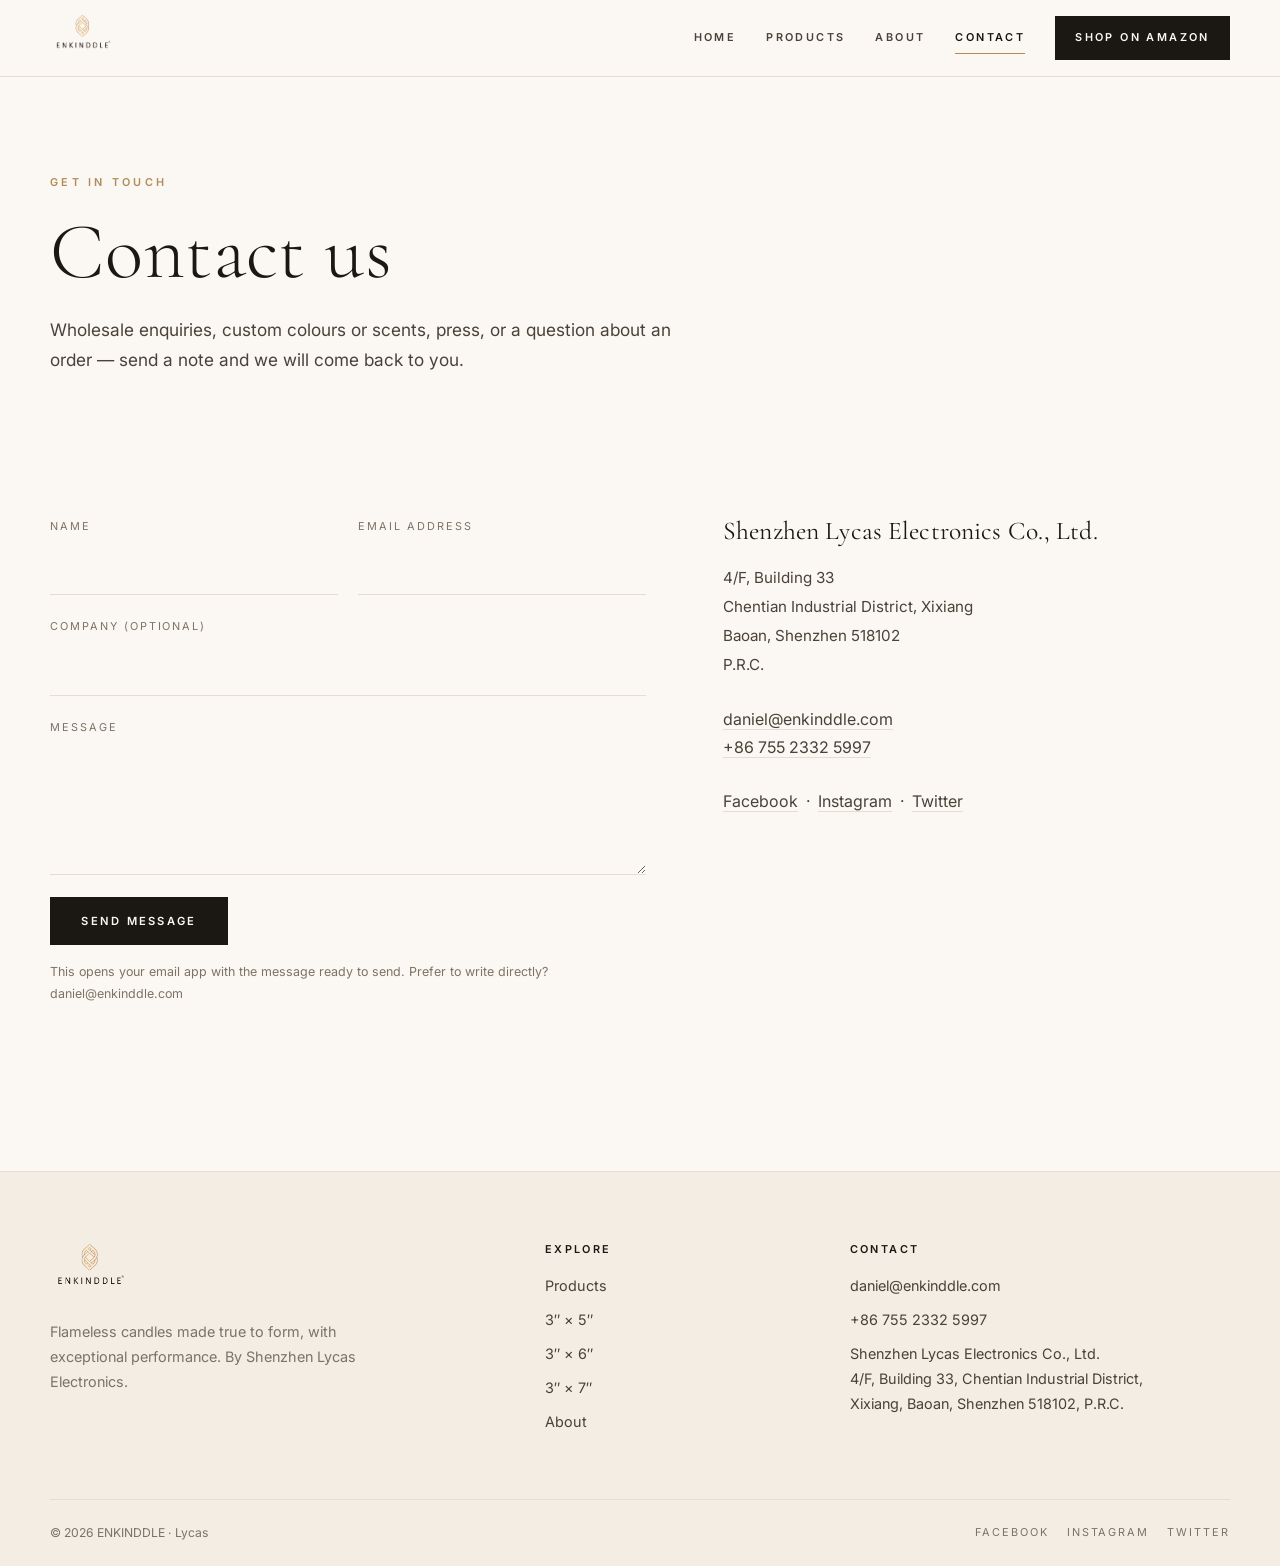
==== contact/index.html @ 39f465e2 "ENKINDDLE static site: three live Amazon sizes, 600-hour timer copy" ====
<!DOCTYPE html>
<html lang="en">
<head>
<meta charset="utf-8">
<meta name="viewport" content="width=device-width, initial-scale=1">
<title>Contact Us — ENKINDDLE</title>
<meta name="description" content="Contact ENKINDDLE (Shenzhen Lycas Electronics) for wholesale, custom colours and scents, or product questions. Email daniel@enkinddle.com or call +86 755 2332 5997.">
<link rel="canonical" href="https://enkinddle.com/contact/">
<meta property="og:type" content="website">
<meta property="og:title" content="Contact ENKINDDLE">
<meta property="og:description" content="Wholesale, custom orders and product questions — talk to the team in Shenzhen.">
<meta property="og:image" content="https://enkinddle.com/assets/img/hero-lantern.jpg">
<meta property="og:url" content="https://enkinddle.com/contact/">
<meta name="theme-color" content="#fbf8f3">
<link rel="icon" href="/assets/img/enkinddle-logo.png">
<link rel="preconnect" href="https://fonts.googleapis.com">
<link rel="preconnect" href="https://fonts.gstatic.com" crossorigin>
<link href="https://fonts.googleapis.com/css2?family=Cormorant+Garamond:wght@300;400;500&family=Inter:wght@300;400;500;600&display=swap" rel="stylesheet">
<link rel="stylesheet" href="/assets/css/style.css">
</head>
<body>
<header class="site-header">
  <div class="wrap header-inner">
    <a class="brand" href="/" aria-label="ENKINDDLE home">
      <img src="/assets/img/enkinddle-logo.png" alt="ENKINDDLE" width="67" height="46">
    </a>
    <button class="nav-toggle" type="button" aria-expanded="false" aria-controls="site-nav" aria-label="Open menu">
      <span></span><span></span><span></span>
    </button>
    <nav id="site-nav" class="site-nav" aria-label="Main">
      <a href="/">Home</a>
      <a href="/products/">Products</a>
      <a href="/lycas/">About</a>
      <a href="/contact/" aria-current="page">Contact</a>
      <a class="nav-cta" href="https://www.amazon.com/dp/B0DKXBDCCX" target="_blank" rel="noopener">Shop on Amazon</a>
    </nav>
  </div>
</header>

<main>
  <section class="page-hero">
    <div class="wrap">
      <span class="eyebrow">Get in touch</span>
      <h1>Contact us</h1>
      <p class="lede">Wholesale enquiries, custom colours or scents, press, or a question about an order — send a note and we will come back to you.</p>
    </div>
  </section>

  <section class="section--tight">
    <div class="wrap contact-grid">
      <div>
        <form id="contact-form" class="contact-form" method="post" action="mailto:daniel@enkinddle.com" enctype="text/plain">
          <div class="form-row">
            <div class="field">
              <label for="name">Name</label>
              <input id="name" name="name" type="text" autocomplete="name" required>
            </div>
            <div class="field">
              <label for="email">Email address</label>
              <input id="email" name="email" type="email" autocomplete="email" required>
            </div>
          </div>
          <div class="field">
            <label for="company">Company (optional)</label>
            <input id="company" name="company" type="text" autocomplete="organization">
          </div>
          <div class="field">
            <label for="message">Message</label>
            <textarea id="message" name="message" required></textarea>
          </div>
          <button class="btn" type="submit">Send message</button>
          <p class="buy-note" id="form-note">This opens your email app with the message ready to send. Prefer to write directly? <a href="mailto:daniel@enkinddle.com">daniel@enkinddle.com</a></p>
        </form>
      </div>
      <div class="contact-info">
        <h3>Shenzhen Lycas Electronics Co., Ltd.</h3>
        <address>
          4/F, Building 33<br>
          Chentian Industrial District, Xixiang<br>
          Baoan, Shenzhen 518102<br>
          P.R.C.
        </address>
        <p>
          <a href="mailto:daniel@enkinddle.com">daniel@enkinddle.com</a><br>
          <a href="tel:+8675523325997">+86 755 2332 5997</a>
        </p>
        <p style="margin-top:1.6rem">
          <a href="https://www.facebook.com/Enkinddle/" target="_blank" rel="noopener">Facebook</a> &nbsp;&middot;&nbsp;
          <a href="https://www.instagram.com/enkinddlecandles/" target="_blank" rel="noopener">Instagram</a> &nbsp;&middot;&nbsp;
          <a href="https://twitter.com/EnkinddleCandle" target="_blank" rel="noopener">Twitter</a>
        </p>
      </div>
    </div>
  </section>
</main>

<footer class="site-footer">
  <div class="wrap footer-grid">
    <div>
      <img src="/assets/img/enkinddle-logo.png" alt="ENKINDDLE" width="82" height="56" loading="lazy">
      <p>Flameless candles made true to form, with exceptional performance. By Shenzhen Lycas Electronics.</p>
    </div>
    <div>
      <h4>Explore</h4>
      <ul>
        <li><a href="/products/">Products</a></li>
        <li><a href="/products/3x5/">3&Prime; &times; 5&Prime;</a></li>
        <li><a href="/products/3x6/">3&Prime; &times; 6&Prime;</a></li>
        <li><a href="/products/enkinddle-flameless-candles-ivory-real-wax-led-candles-with-remote-1-pack-3x7/">3&Prime; &times; 7&Prime;</a></li>
        <li><a href="/lycas/">About</a></li>
      </ul>
    </div>
    <div>
      <h4>Contact</h4>
      <ul>
        <li><a href="mailto:daniel@enkinddle.com">daniel@enkinddle.com</a></li>
        <li><a href="tel:+8675523325997">+86 755 2332 5997</a></li>
        <li>Shenzhen Lycas Electronics Co., Ltd.<br>4/F, Building 33, Chentian Industrial District,<br>Xixiang, Baoan, Shenzhen 518102, P.R.C.</li>
      </ul>
    </div>
  </div>
  <div class="wrap footer-bottom">
    <span>&copy; 2026 ENKINDDLE &middot; Lycas</span>
    <div class="social">
      <a href="https://www.facebook.com/Enkinddle/" target="_blank" rel="noopener">Facebook</a>
      <a href="https://www.instagram.com/enkinddlecandles/" target="_blank" rel="noopener">Instagram</a>
      <a href="https://twitter.com/EnkinddleCandle" target="_blank" rel="noopener">Twitter</a>
    </div>
  </div>
</footer>
<script src="/assets/js/site.js" defer></script>
</body>
</html>
---- assets/css/style.css ----
:root {
  --bg: #fbf8f3;
  --bg-2: #f3ede4;
  --ink: #1b1712;
  --ink-soft: #4a4238;
  --muted: #7d7265;
  --gold: #b08d57;
  --gold-deep: #96743f;
  --line: #e6ddd0;
  --serif: "Cormorant Garamond", "Times New Roman", serif;
  --sans: "Inter", -apple-system, BlinkMacSystemFont, "Segoe UI", sans-serif;
  --header-h: 76px;
}

* { box-sizing: border-box; }

html {
  scroll-behavior: smooth;
  scroll-padding-top: calc(var(--header-h) + 16px);
  -webkit-text-size-adjust: 100%;
}

body {
  margin: 0;
  background: var(--bg);
  color: var(--ink-soft);
  font-family: var(--sans);
  font-size: 16px;
  line-height: 1.75;
  font-weight: 400;
  -webkit-font-smoothing: antialiased;
}

img { display: block; max-width: 100%; height: auto; }

a { color: inherit; text-decoration: none; }

h1, h2, h3, h4 {
  font-family: var(--serif);
  color: var(--ink);
  font-weight: 400;
  line-height: 1.08;
  margin: 0;
  letter-spacing: 0.005em;
}

h1 { font-size: clamp(2.7rem, 6.2vw, 5.4rem); font-weight: 300; }
h2 { font-size: clamp(2rem, 3.8vw, 3.3rem); font-weight: 300; }
h3 { font-size: clamp(1.4rem, 2vw, 1.75rem); }

p { margin: 0 0 1em; }

.wrap { width: min(1180px, 100% - 48px); margin-inline: auto; }
.wrap-narrow { width: min(760px, 100% - 48px); margin-inline: auto; }

.eyebrow {
  display: block;
  font-family: var(--sans);
  font-size: 0.68rem;
  font-weight: 600;
  letter-spacing: 0.3em;
  text-transform: uppercase;
  color: var(--gold);
  margin-bottom: 1.1rem;
}

.eyebrow--light { color: #d8b981; }

.lede { font-size: 1.08rem; color: var(--ink-soft); max-width: 62ch; }

.btn {
  display: inline-flex;
  align-items: center;
  gap: 0.65rem;
  padding: 1rem 1.9rem;
  font-family: var(--sans);
  font-size: 0.7rem;
  font-weight: 600;
  letter-spacing: 0.2em;
  text-transform: uppercase;
  color: var(--bg);
  background: var(--ink);
  border: 1px solid var(--ink);
  transition: background 0.25s ease, color 0.25s ease, border-color 0.25s ease;
  cursor: pointer;
}

.btn:hover, .btn:focus-visible { background: var(--gold-deep); border-color: var(--gold-deep); color: #fff; }
.btn--gold { background: var(--gold); border-color: var(--gold); color: #fff; }
.btn--gold:hover, .btn--gold:focus-visible { background: var(--gold-deep); border-color: var(--gold-deep); }
.btn--ghost { background: transparent; color: var(--ink); border-color: rgba(27, 23, 18, 0.35); }
.btn--ghost:hover, .btn--ghost:focus-visible { background: var(--ink); color: var(--bg); border-color: var(--ink); }
.btn--light { background: transparent; color: #fff; border-color: rgba(255, 255, 255, 0.55); }
.btn--light:hover, .btn--light:focus-visible { background: #fff; color: var(--ink); border-color: #fff; }

:focus-visible { outline: 2px solid var(--gold); outline-offset: 3px; }

/* ---------- header ---------- */
.site-header {
  position: sticky;
  top: 0;
  z-index: 50;
  background: rgba(251, 248, 243, 0.94);
  backdrop-filter: blur(10px);
  border-bottom: 1px solid var(--line);
}

.header-inner {
  display: flex;
  align-items: center;
  justify-content: space-between;
  gap: 24px;
  height: var(--header-h);
}

.brand img { height: 46px; width: auto; }

.site-nav { display: flex; align-items: center; gap: 30px; }

.site-nav a {
  font-size: 0.68rem;
  font-weight: 600;
  letter-spacing: 0.22em;
  text-transform: uppercase;
  color: var(--ink-soft);
  padding: 6px 0;
  border-bottom: 1px solid transparent;
  transition: color 0.2s ease, border-color 0.2s ease;
}

.site-nav a:hover, .site-nav a[aria-current="page"] { color: var(--ink); border-color: var(--gold); }

.site-nav .nav-cta {
  padding: 0.7rem 1.2rem;
  background: var(--ink);
  color: var(--bg);
  border: 1px solid var(--ink);
}
.site-nav .nav-cta:hover { background: var(--gold-deep); border-color: var(--gold-deep); color: #fff; }

.nav-toggle {
  display: none;
  width: 42px;
  height: 42px;
  background: none;
  border: 0;
  cursor: pointer;
  padding: 10px;
}
.nav-toggle span { display: block; height: 1px; background: var(--ink); margin: 6px 0; transition: transform 0.25s ease, opacity 0.2s ease; }
.nav-toggle[aria-expanded="true"] span:nth-child(1) { transform: translateY(7px) rotate(45deg); }
.nav-toggle[aria-expanded="true"] span:nth-child(2) { opacity: 0; }
.nav-toggle[aria-expanded="true"] span:nth-child(3) { transform: translateY(-7px) rotate(-45deg); }

/* ---------- hero ---------- */
.hero {
  position: relative;
  min-height: min(88vh, 820px);
  display: flex;
  align-items: flex-end;
  color: #fff;
  overflow: hidden;
}
.hero__media, .hero__media img { position: absolute; inset: 0; width: 100%; height: 100%; object-fit: cover; }
.hero__media::after {
  content: "";
  position: absolute;
  inset: 0;
  background:
    linear-gradient(90deg, rgba(10, 8, 6, 0.68) 0%, rgba(10, 8, 6, 0.38) 42%, rgba(10, 8, 6, 0) 72%),
    linear-gradient(180deg, rgba(12, 10, 8, 0.22) 0%, rgba(12, 10, 8, 0.12) 40%, rgba(12, 10, 8, 0.7) 100%);
}
.hero__content { position: relative; z-index: 1; padding: 0 0 clamp(56px, 9vh, 96px); }
.hero h1 { color: #fff; max-width: 15ch; margin-bottom: 1.4rem; }
.hero p { color: rgba(255, 255, 255, 0.86); max-width: 54ch; margin-bottom: 2rem; }
.hero__actions { display: flex; flex-wrap: wrap; gap: 14px; }

/* ---------- sections ---------- */
.section { padding: clamp(64px, 9vw, 120px) 0; }
.section--tight { padding: clamp(48px, 6vw, 80px) 0; }
.section--cream { background: var(--bg-2); }

.split {
  display: grid;
  grid-template-columns: 1fr 1fr;
  gap: clamp(32px, 6vw, 88px);
  align-items: center;
}
.split--reverse .split__media { order: 2; }
.split__media { position: relative; }
.split__media img { width: 100%; aspect-ratio: 4 / 5; object-fit: cover; }
.split__media--wide img { aspect-ratio: 4 / 3; }
.split__body .btn { margin-top: 0.75rem; }
.split__body p:last-of-type { margin-bottom: 1.4rem; }

.intro-strip { text-align: center; }
.intro-strip p { max-width: 62ch; margin-inline: auto; }
.intro-strip .eyebrow { margin-bottom: 1.4rem; }

.stats {
  display: grid;
  grid-template-columns: repeat(3, 1fr);
  gap: 24px;
  margin-top: clamp(40px, 6vw, 64px);
  border-top: 1px solid var(--line);
  padding-top: clamp(32px, 4vw, 48px);
}
.stat strong {
  display: block;
  font-family: var(--serif);
  font-size: clamp(2.2rem, 4vw, 3.2rem);
  font-weight: 300;
  color: var(--ink);
  line-height: 1;
  margin-bottom: 0.5rem;
}
.stat span { font-size: 0.8rem; letter-spacing: 0.06em; color: var(--muted); }

/* ---------- page hero ---------- */
.page-hero { padding: clamp(56px, 8vw, 96px) 0 clamp(32px, 4vw, 48px); }
.page-hero p { max-width: 60ch; margin-top: 1.2rem; }

/* ---------- product cards ---------- */
.grid-2 { display: grid; grid-template-columns: repeat(2, 1fr); gap: clamp(24px, 3vw, 40px); }
.grid-3 { display: grid; grid-template-columns: repeat(3, 1fr); gap: clamp(20px, 2.4vw, 32px); }

.card {
  background: #fff;
  border: 1px solid var(--line);
  display: flex;
  flex-direction: column;
}
.card__media { background: #0f0e0c; overflow: hidden; }
.card__media img { width: 100%; aspect-ratio: 1 / 1; object-fit: cover; transition: transform 0.5s ease; }
.card:hover .card__media img { transform: scale(1.03); }
.card__body { padding: clamp(22px, 2.6vw, 34px); display: flex; flex-direction: column; flex: 1; }
.card__meta { font-size: 0.7rem; letter-spacing: 0.16em; text-transform: uppercase; color: var(--muted); margin-bottom: 0.9rem; }
.card h3 { margin-bottom: 0.6rem; }
.card p { font-size: 0.95rem; }
.card ul { margin: 0 0 1.5rem; padding-left: 1.1rem; font-size: 0.92rem; }
.card ul li { margin-bottom: 0.45rem; }
.card .btn { margin-top: auto; align-self: flex-start; }
.card__actions { display: flex; flex-wrap: wrap; gap: 12px; margin-top: auto; }

/* ---------- lookbook ---------- */
.lookbook {
  display: grid;
  grid-template-columns: repeat(3, 1fr);
  gap: clamp(12px, 1.6vw, 20px);
}
.lookbook img { width: 100%; aspect-ratio: 4 / 5; object-fit: cover; }
.lookbook .span-2 { grid-column: span 2; }
.lookbook .span-2 img { aspect-ratio: auto; height: 100%; }

/* ---------- product detail ---------- */
.product-detail {
  display: grid;
  grid-template-columns: minmax(0, 1.05fr) minmax(0, 0.95fr);
  gap: clamp(32px, 5vw, 72px);
  align-items: start;
  padding-bottom: clamp(56px, 8vw, 96px);
}
.product-detail__media { background: #0f0e0c; position: sticky; top: calc(var(--header-h) + 24px); }
.product-detail__media img { width: 100%; aspect-ratio: 1 / 1; object-fit: cover; }
.product-detail h1 { font-size: clamp(1.9rem, 3.2vw, 2.8rem); margin-bottom: 1rem; }
.breadcrumb { font-size: 0.7rem; letter-spacing: 0.18em; text-transform: uppercase; color: var(--muted); margin: clamp(24px, 3vw, 36px) 0 1.6rem; }
.breadcrumb a:hover { color: var(--ink); }
.breadcrumb span { margin: 0 0.6em; color: var(--line); }

.feature-list { list-style: none; padding: 0; margin: 1.8rem 0; border-top: 1px solid var(--line); }
.feature-list li { padding: 1rem 0; border-bottom: 1px solid var(--line); font-size: 0.95rem; }
.feature-list strong { display: block; font-size: 0.7rem; letter-spacing: 0.18em; text-transform: uppercase; color: var(--gold-deep); margin-bottom: 0.35rem; font-weight: 600; }

.specs { display: grid; grid-template-columns: repeat(2, 1fr); gap: 1px; background: var(--line); border: 1px solid var(--line); margin: 1.8rem 0 2.2rem; }
.specs div { background: var(--bg); padding: 1rem 1.2rem; }
.specs dt { font-size: 0.66rem; letter-spacing: 0.18em; text-transform: uppercase; color: var(--muted); margin-bottom: 0.25rem; }
.specs dd { margin: 0; font-size: 0.95rem; color: var(--ink); }

.buy-bar { display: flex; flex-wrap: wrap; gap: 12px; align-items: center; }
.buy-note { font-size: 0.78rem; color: var(--muted); margin-top: 1rem; }

/* ---------- contact ---------- */
.contact-grid { display: grid; grid-template-columns: 1fr 0.85fr; gap: clamp(40px, 6vw, 88px); }
.form-row { display: grid; grid-template-columns: 1fr 1fr; gap: 20px; }
.field { display: flex; flex-direction: column; margin-bottom: 22px; }
.field label { font-size: 0.68rem; letter-spacing: 0.18em; text-transform: uppercase; color: var(--muted); margin-bottom: 0.5rem; }
.field input, .field textarea {
  font: inherit;
  color: var(--ink);
  background: transparent;
  border: 0;
  border-bottom: 1px solid var(--line);
  padding: 0.7rem 0;
  border-radius: 0;
  transition: border-color 0.2s ease;
}
.field textarea { min-height: 130px; resize: vertical; }
.field input:focus, .field textarea:focus { outline: none; border-color: var(--gold); }
.contact-info h3 { margin-bottom: 1.2rem; }
.contact-info address { font-style: normal; font-size: 0.95rem; line-height: 1.9; margin-bottom: 1.6rem; }
.contact-info a { border-bottom: 1px solid var(--line); }
.contact-info a:hover { border-color: var(--gold); }

/* ---------- footer ---------- */
.site-footer { background: var(--bg-2); border-top: 1px solid var(--line); padding: clamp(48px, 6vw, 72px) 0 0; margin-top: clamp(48px, 6vw, 80px); }
.footer-grid { display: grid; grid-template-columns: 1.4fr 0.8fr 1.2fr; gap: clamp(28px, 4vw, 56px); padding-bottom: clamp(36px, 5vw, 56px); }
.site-footer img { height: 56px; width: auto; margin-bottom: 1.2rem; }
.site-footer p { font-size: 0.9rem; color: var(--muted); max-width: 34ch; }
.site-footer h4 { font-family: var(--sans); font-size: 0.68rem; letter-spacing: 0.22em; text-transform: uppercase; color: var(--ink); margin: 0 0 1.1rem; font-weight: 600; }
.site-footer ul { list-style: none; padding: 0; margin: 0; font-size: 0.9rem; }
.site-footer li { margin-bottom: 0.55rem; }
.site-footer a:hover { color: var(--gold-deep); }
.footer-bottom { display: flex; justify-content: space-between; align-items: center; gap: 16px; flex-wrap: wrap; border-top: 1px solid var(--line); padding: 1.4rem 0; font-size: 0.76rem; color: var(--muted); }
.social { display: flex; gap: 18px; }
.social a { font-size: 0.68rem; letter-spacing: 0.18em; text-transform: uppercase; }

/* ---------- 404 ---------- */
.notfound { text-align: center; padding: clamp(96px, 16vh, 180px) 0; }

/* ---------- responsive ---------- */
@media (max-width: 920px) {
  :root { --header-h: 66px; }
  .nav-toggle { display: block; }
  .site-nav {
    position: fixed;
    top: var(--header-h);
    left: 0;
    right: 0;
    flex-direction: column;
    align-items: flex-start;
    gap: 0;
    background: var(--bg);
    border-bottom: 1px solid var(--line);
    padding: 8px 24px 24px;
    transform: translateY(-12px);
    opacity: 0;
    visibility: hidden;
    transition: opacity 0.22s ease, transform 0.22s ease, visibility 0.22s;
  }
  .site-nav.is-open { opacity: 1; transform: none; visibility: visible; }
  .site-nav a { width: 100%; padding: 14px 0; border-bottom: 1px solid var(--line); }
  .site-nav .nav-cta { margin-top: 16px; text-align: center; justify-content: center; display: flex; }
  .split, .product-detail, .contact-grid, .grid-2 { grid-template-columns: 1fr; }
  .grid-3 { grid-template-columns: repeat(2, 1fr); }
  .split--reverse .split__media { order: 0; }
  .split__media img { aspect-ratio: 4 / 3; }
  .product-detail__media { position: static; }
  .lookbook { grid-template-columns: repeat(2, 1fr); }
  .lookbook .span-2 { grid-column: span 2; }
  .footer-grid { grid-template-columns: 1fr; }
}

@media (max-width: 560px) {
  .wrap, .wrap-narrow { width: calc(100% - 36px); }
  .form-row { grid-template-columns: 1fr; gap: 0; }
  .specs { grid-template-columns: 1fr; }
  .stats { grid-template-columns: 1fr; gap: 28px; }
  .hero { min-height: 78vh; }
  .hero__media img { object-position: 68% center; }
  .hero__media::after {
    background:
      linear-gradient(180deg, rgba(10, 8, 6, 0.3) 0%, rgba(10, 8, 6, 0.18) 35%, rgba(10, 8, 6, 0.76) 100%);
  }
  .card__actions .btn { width: 100%; justify-content: center; }
  .grid-3 { grid-template-columns: 1fr; }
}

@media (prefers-reduced-motion: reduce) {
  html { scroll-behavior: auto; }
  *, *::before, *::after { transition: none !important; animation: none !important; }
}
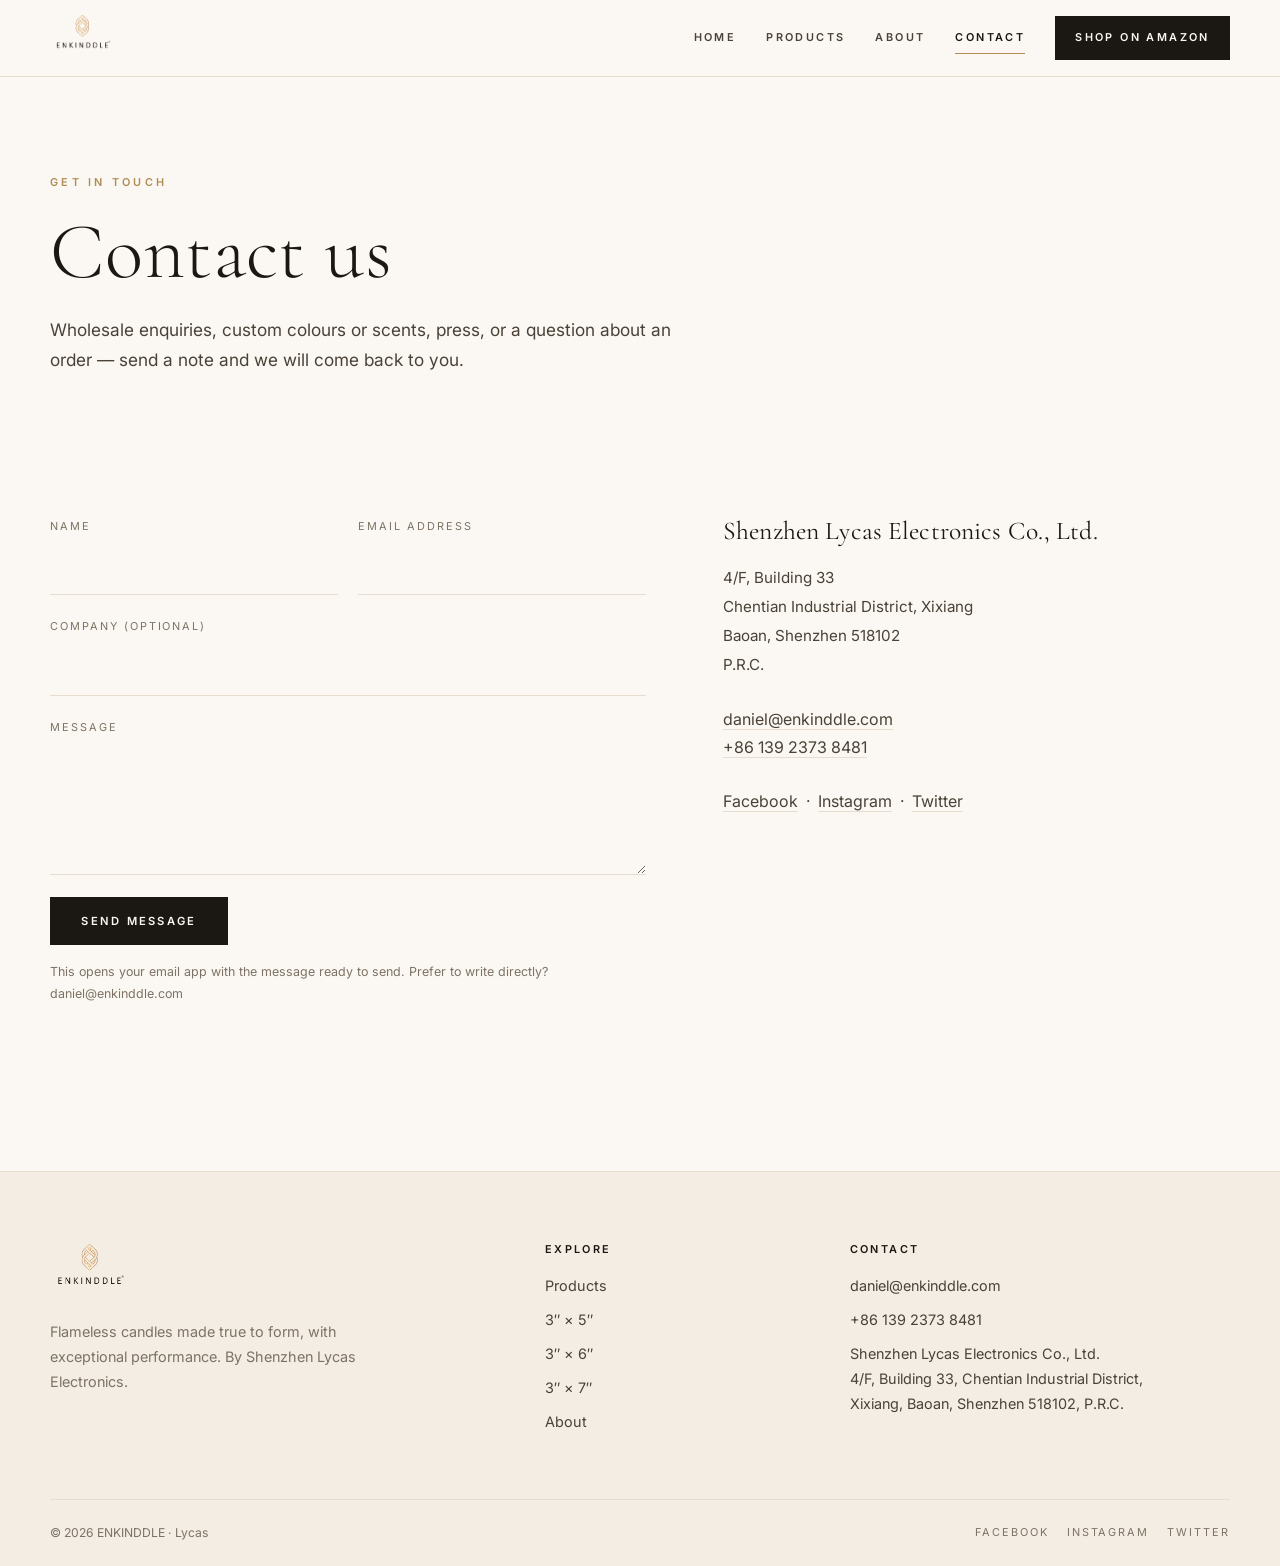
==== commit aa346008: "Update office phone to +86 139 2373 8481" ====
--- a/contact/index.html
+++ b/contact/index.html
@@ -4,7 +4,7 @@
 <meta charset="utf-8">
 <meta name="viewport" content="width=device-width, initial-scale=1">
 <title>Contact Us — ENKINDDLE</title>
-<meta name="description" content="Contact ENKINDDLE (Shenzhen Lycas Electronics) for wholesale, custom colours and scents, or product questions. Email daniel@enkinddle.com or call +86 755 2332 5997.">
+<meta name="description" content="Contact ENKINDDLE (Shenzhen Lycas Electronics) for wholesale, custom colours and scents, or product questions. Email daniel@enkinddle.com or call +86 139 2373 8481.">
 <link rel="canonical" href="https://enkinddle.com/contact/">
 <meta property="og:type" content="website">
 <meta property="og:title" content="Contact ENKINDDLE">
@@ -82,7 +82,7 @@
         </address>
         <p>
           <a href="mailto:daniel@enkinddle.com">daniel@enkinddle.com</a><br>
-          <a href="tel:+8675523325997">+86 755 2332 5997</a>
+          <a href="tel:+8613923738481">+86 139 2373 8481</a>
         </p>
         <p style="margin-top:1.6rem">
           <a href="https://www.facebook.com/Enkinddle/" target="_blank" rel="noopener">Facebook</a> &nbsp;&middot;&nbsp;
@@ -114,7 +114,7 @@
       <h4>Contact</h4>
       <ul>
         <li><a href="mailto:daniel@enkinddle.com">daniel@enkinddle.com</a></li>
-        <li><a href="tel:+8675523325997">+86 755 2332 5997</a></li>
+        <li><a href="tel:+8613923738481">+86 139 2373 8481</a></li>
         <li>Shenzhen Lycas Electronics Co., Ltd.<br>4/F, Building 33, Chentian Industrial District,<br>Xixiang, Baoan, Shenzhen 518102, P.R.C.</li>
       </ul>
     </div>
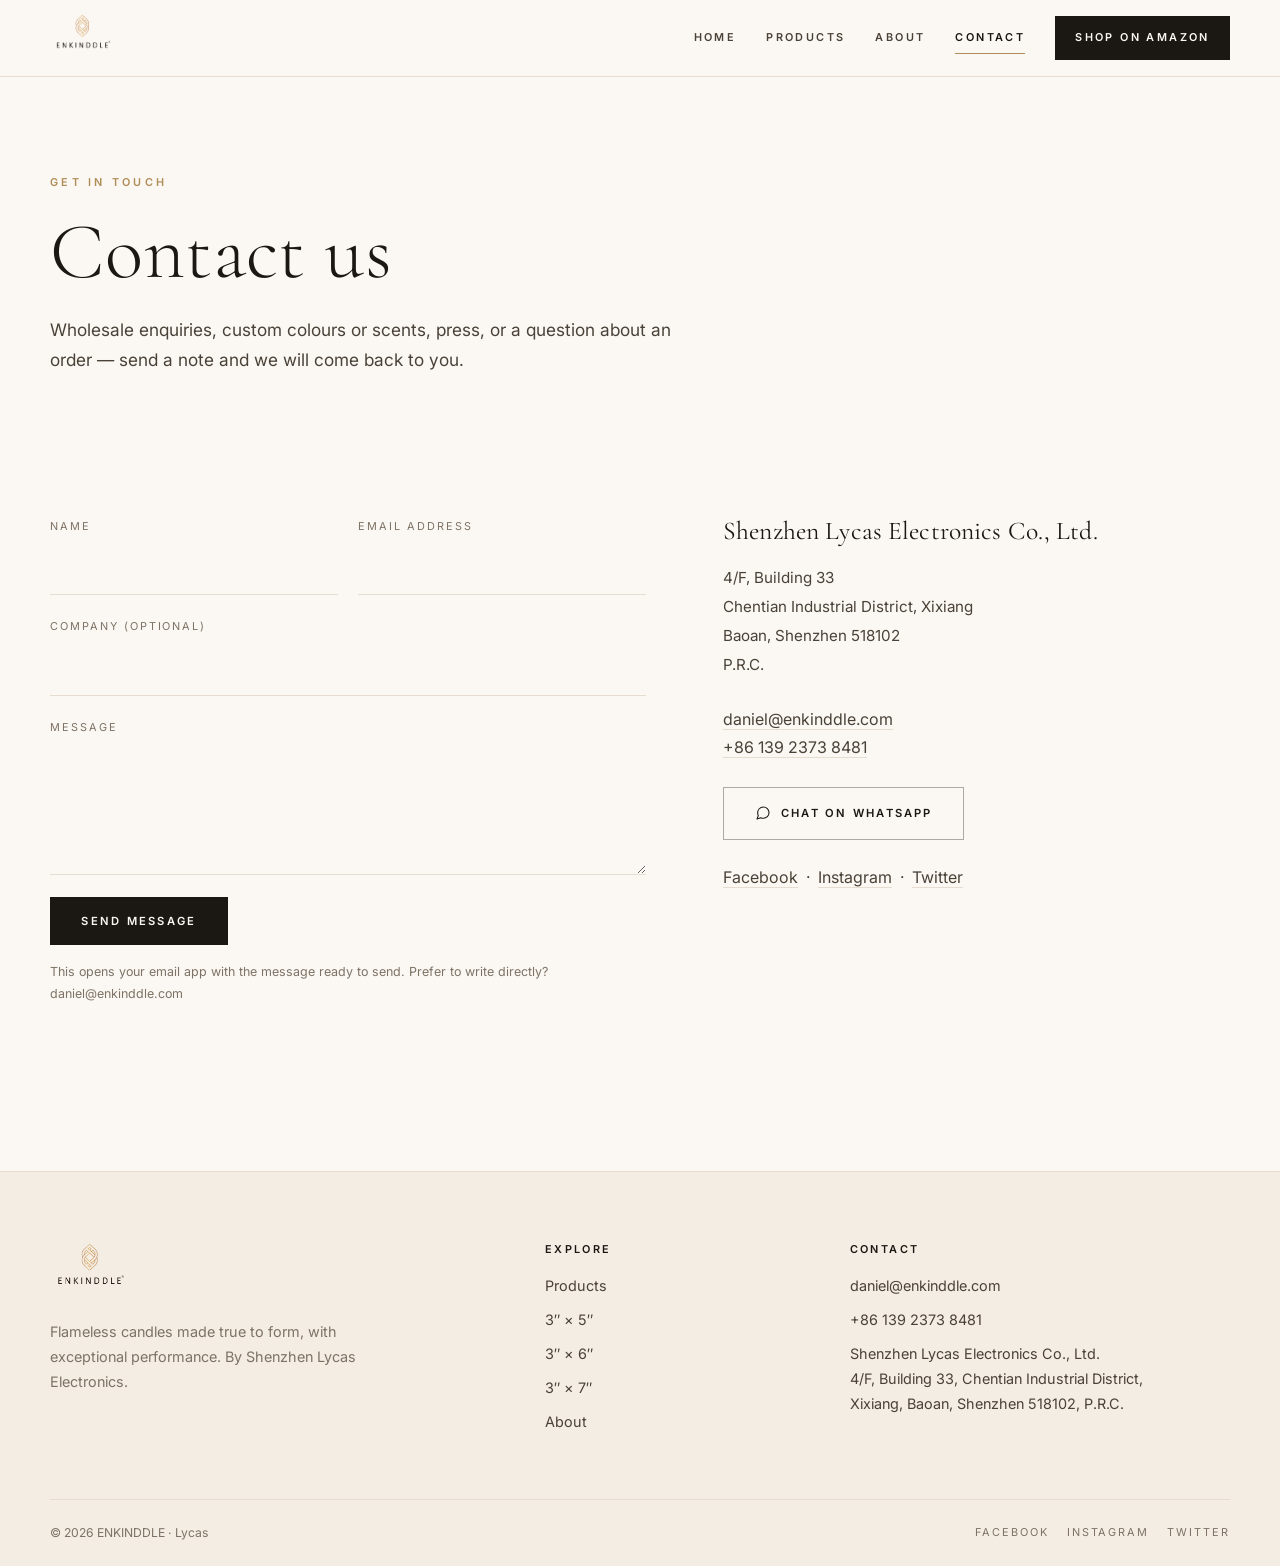
==== commit 23a210c6: "Add WhatsApp button to contact page" ====
--- a/contact/index.html
+++ b/contact/index.html
@@ -85,6 +85,12 @@
           <a href="tel:+8613923738481">+86 139 2373 8481</a>
         </p>
         <p style="margin-top:1.6rem">
+          <a class="btn btn--ghost" href="https://wa.me/8613923738481?text=Hi%2C%20I%27d%20like%20to%20ask%20about%20ENKINDDLE%20candles" target="_blank" rel="noopener">
+            <svg width="16" height="16" viewBox="0 0 24 24" fill="none" stroke="currentColor" stroke-width="1.6" stroke-linecap="round" stroke-linejoin="round" aria-hidden="true"><path d="M21 11.5a8.4 8.4 0 0 1-8.5 8.4 8.6 8.6 0 0 1-3.9-.9L3 21l1.9-5.1a8.4 8.4 0 0 1-.9-4A8.5 8.5 0 0 1 12.5 3 8.4 8.4 0 0 1 21 11.5z"/></svg>
+            Chat on WhatsApp
+          </a>
+        </p>
+        <p style="margin-top:1.4rem">
           <a href="https://www.facebook.com/Enkinddle/" target="_blank" rel="noopener">Facebook</a> &nbsp;&middot;&nbsp;
           <a href="https://www.instagram.com/enkinddlecandles/" target="_blank" rel="noopener">Instagram</a> &nbsp;&middot;&nbsp;
           <a href="https://twitter.com/EnkinddleCandle" target="_blank" rel="noopener">Twitter</a>
--- a/assets/css/style.css
+++ b/assets/css/style.css
@@ -300,6 +300,8 @@
 .contact-info address { font-style: normal; font-size: 0.95rem; line-height: 1.9; margin-bottom: 1.6rem; }
 .contact-info a { border-bottom: 1px solid var(--line); }
 .contact-info a:hover { border-color: var(--gold); }
+.contact-info .btn { border-color: rgba(27, 23, 18, 0.35); }
+.contact-info .btn:hover { border-color: var(--ink); color: var(--bg); }
 
 /* ---------- footer ---------- */
 .site-footer { background: var(--bg-2); border-top: 1px solid var(--line); padding: clamp(48px, 6vw, 72px) 0 0; margin-top: clamp(48px, 6vw, 80px); }
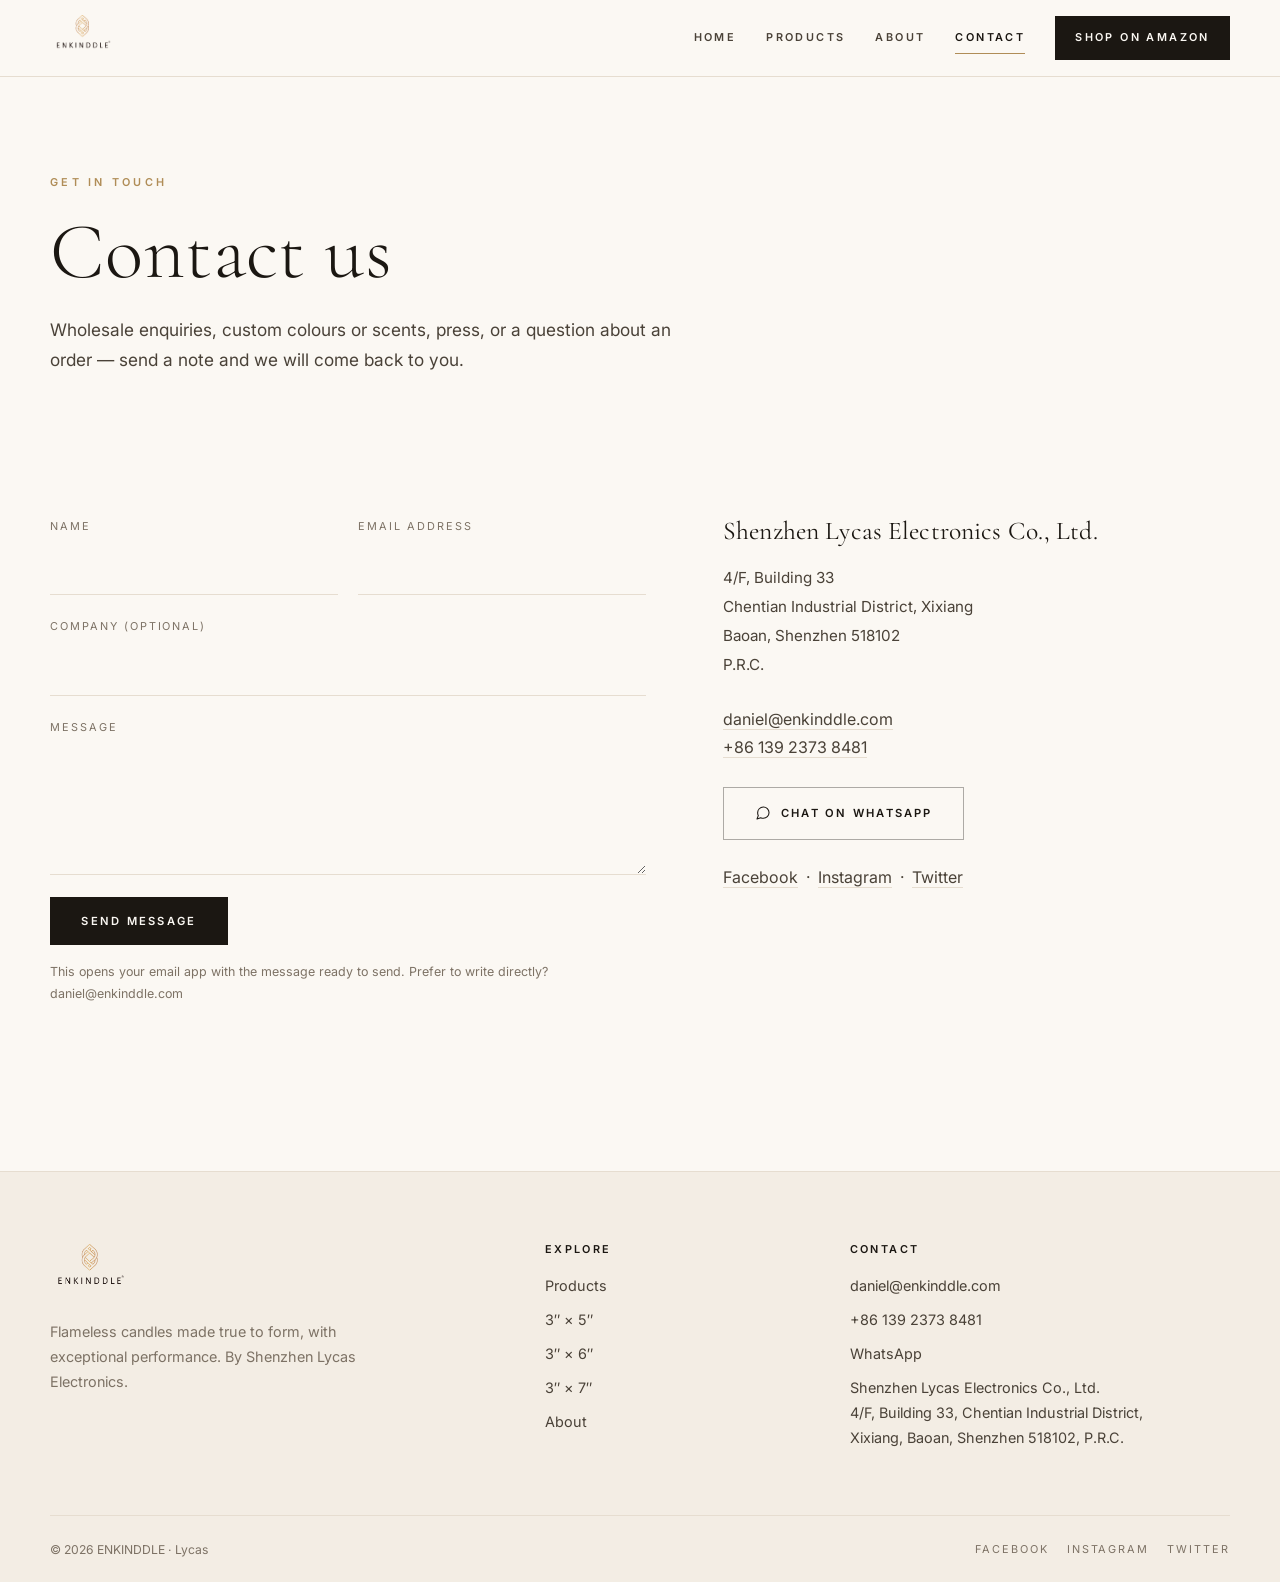
==== commit d91da7d1: "Add WhatsApp link to footer contact" ====
--- a/contact/index.html
+++ b/contact/index.html
@@ -121,6 +121,7 @@
       <ul>
         <li><a href="mailto:daniel@enkinddle.com">daniel@enkinddle.com</a></li>
         <li><a href="tel:+8613923738481">+86 139 2373 8481</a></li>
+        <li><a href="https://wa.me/8613923738481?text=Hi%2C%20I%27d%20like%20to%20ask%20about%20ENKINDDLE%20candles" target="_blank" rel="noopener">WhatsApp</a></li>
         <li>Shenzhen Lycas Electronics Co., Ltd.<br>4/F, Building 33, Chentian Industrial District,<br>Xixiang, Baoan, Shenzhen 518102, P.R.C.</li>
       </ul>
     </div>
